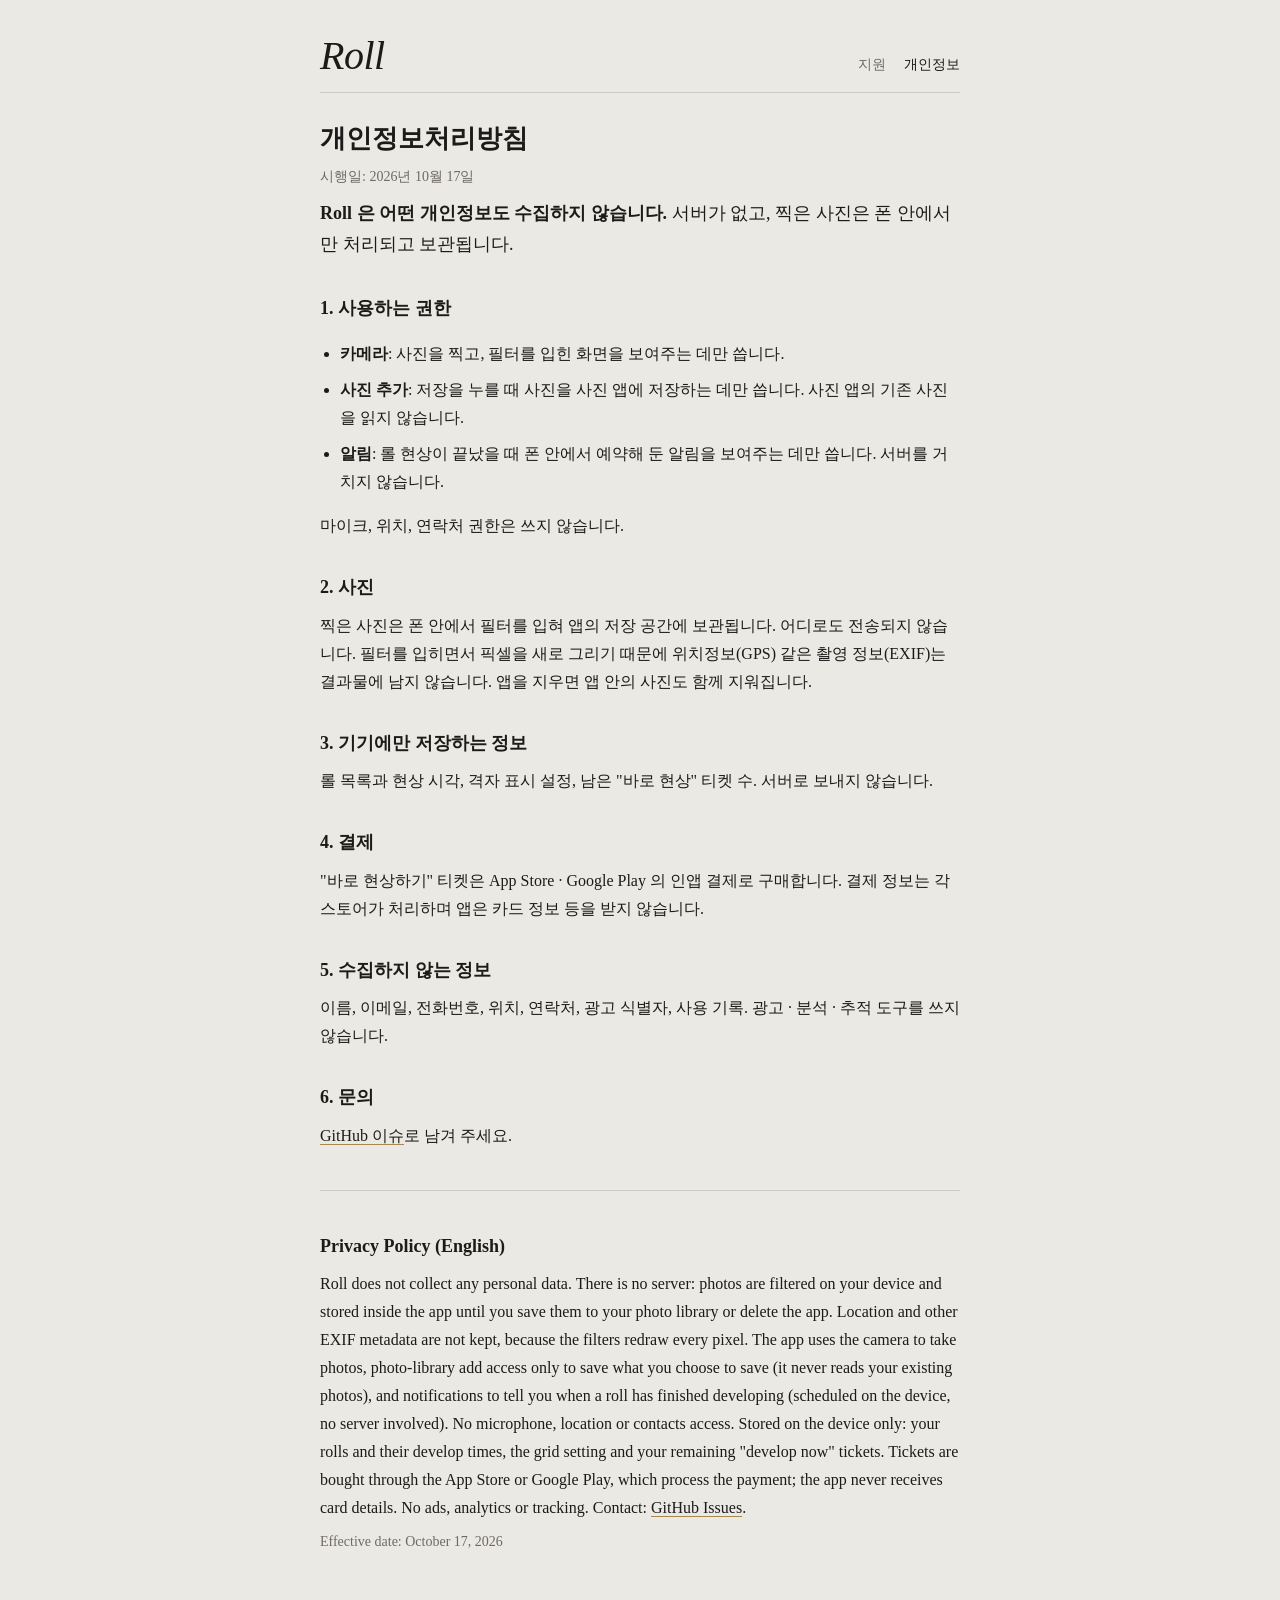
==== docs/privacy.html @ ee92d7b6 "Roll 앱 첫 구현: 필터 6종, 24장 롤, 랜덤 현상, 알림, 바로 현상 티켓 Co-Authored-By: Claude Sonnet 5.5 <noreply@anthropic." ====
<!doctype html>
<html lang="ko">
<head>
<meta charset="utf-8">
<meta name="viewport" content="width=device-width, initial-scale=1">
<title>Roll 개인정보처리방침</title>
<meta name="description" content="Roll 개인정보처리방침: 서버가 없고 어떤 정보도 수집하지 않습니다. 사진은 폰 안에서만 처리됩니다.">
<link rel="stylesheet" href="style.css">
</head>
<body>
<main>
<header class="bar"><span class="logo">Roll</span><nav><a href="./">지원</a><a href="privacy.html" aria-current="page">개인정보</a></nav></header>

<h1>개인정보처리방침</h1>
<p class="dim">시행일: 2026년 10월 17일</p>

<p class="lead"><strong>Roll 은 어떤 개인정보도 수집하지 않습니다.</strong> 서버가 없고, 찍은 사진은 폰 안에서만 처리되고 보관됩니다.</p>

<h2>1. 사용하는 권한</h2>
<ul>
<li><strong>카메라</strong>: 사진을 찍고, 필터를 입힌 화면을 보여주는 데만 씁니다.</li>
<li><strong>사진 추가</strong>: 저장을 누를 때 사진을 사진 앱에 저장하는 데만 씁니다. 사진 앱의 기존 사진을 읽지 않습니다.</li>
<li><strong>알림</strong>: 롤 현상이 끝났을 때 폰 안에서 예약해 둔 알림을 보여주는 데만 씁니다. 서버를 거치지 않습니다.</li>
</ul>
<p>마이크, 위치, 연락처 권한은 쓰지 않습니다.</p>

<h2>2. 사진</h2>
<p>찍은 사진은 폰 안에서 필터를 입혀 앱의 저장 공간에 보관됩니다. 어디로도 전송되지 않습니다. 필터를 입히면서 픽셀을 새로 그리기 때문에 위치정보(GPS) 같은 촬영 정보(EXIF)는 결과물에 남지 않습니다. 앱을 지우면 앱 안의 사진도 함께 지워집니다.</p>

<h2>3. 기기에만 저장하는 정보</h2>
<p>롤 목록과 현상 시각, 격자 표시 설정, 남은 "바로 현상" 티켓 수. 서버로 보내지 않습니다.</p>

<h2>4. 결제</h2>
<p>"바로 현상하기" 티켓은 App Store · Google Play 의 인앱 결제로 구매합니다. 결제 정보는 각 스토어가 처리하며 앱은 카드 정보 등을 받지 않습니다.</p>

<h2>5. 수집하지 않는 정보</h2>
<p>이름, 이메일, 전화번호, 위치, 연락처, 광고 식별자, 사용 기록. 광고 · 분석 · 추적 도구를 쓰지 않습니다.</p>

<h2>6. 문의</h2>
<p><a href="https://github.com/isla0x/roll/issues">GitHub 이슈</a>로 남겨 주세요.</p>

<hr>

<h2 lang="en">Privacy Policy (English)</h2>
<div lang="en">
<p>Roll does not collect any personal data. There is no server: photos are filtered on your device and stored inside the app until you save them to your photo library or delete the app. Location and other EXIF metadata are not kept, because the filters redraw every pixel. The app uses the camera to take photos, photo-library add access only to save what you choose to save (it never reads your existing photos), and notifications to tell you when a roll has finished developing (scheduled on the device, no server involved). No microphone, location or contacts access. Stored on the device only: your rolls and their develop times, the grid setting and your remaining "develop now" tickets. Tickets are bought through the App Store or Google Play, which process the payment; the app never receives card details. No ads, analytics or tracking. Contact: <a href="https://github.com/isla0x/roll/issues">GitHub Issues</a>.</p>
<p class="dim">Effective date: October 17, 2026</p>
</div>
</main>
</body>
</html>
---- docs/style.css ----
:root{--bg:#ebe9e4;--ink:#1c1b19;--muted:#6f6b64;--hair:#cfcbc3;--gold:#a8884e}
@media (prefers-color-scheme:dark){:root{--bg:#171614;--ink:#ece9e2;--muted:#a09b92;--hair:#33312d;--gold:#c9a96a}}
*{box-sizing:border-box}
body{margin:0;background:var(--bg);color:var(--ink);font:16px/1.75 "Gowun Batang","Apple SD Gothic Neo","Noto Serif KR",serif;padding-left:max(20px,env(safe-area-inset-left));padding-right:max(20px,env(safe-area-inset-right))}
main{max-width:640px;margin:0 auto;padding:36px 0 64px}
.bar{display:flex;justify-content:space-between;align-items:baseline;border-bottom:1px solid var(--hair);padding-bottom:14px;margin-bottom:28px}
.logo{font:italic 400 40px/1 "Cormorant Garamond",Georgia,serif;letter-spacing:-.5px}
nav a{margin-left:18px;color:var(--muted);text-decoration:none;font-size:14px}
nav a[aria-current]{color:var(--ink)}
h1{font-size:26px;line-height:1.4;margin:0 0 6px}
h2{font-size:18px;margin:32px 0 6px}
p,li{margin:8px 0}
ul{padding-left:20px}
a{color:var(--ink);text-decoration-color:var(--gold);text-underline-offset:3px}
.dim{color:var(--muted);font-size:14px}
.lead{font-size:18px}
hr{border:0;border-top:1px solid var(--hair);margin:40px 0}
.diamond{display:inline-block;width:7px;height:7px;background:var(--gold);transform:rotate(45deg);margin-right:8px}
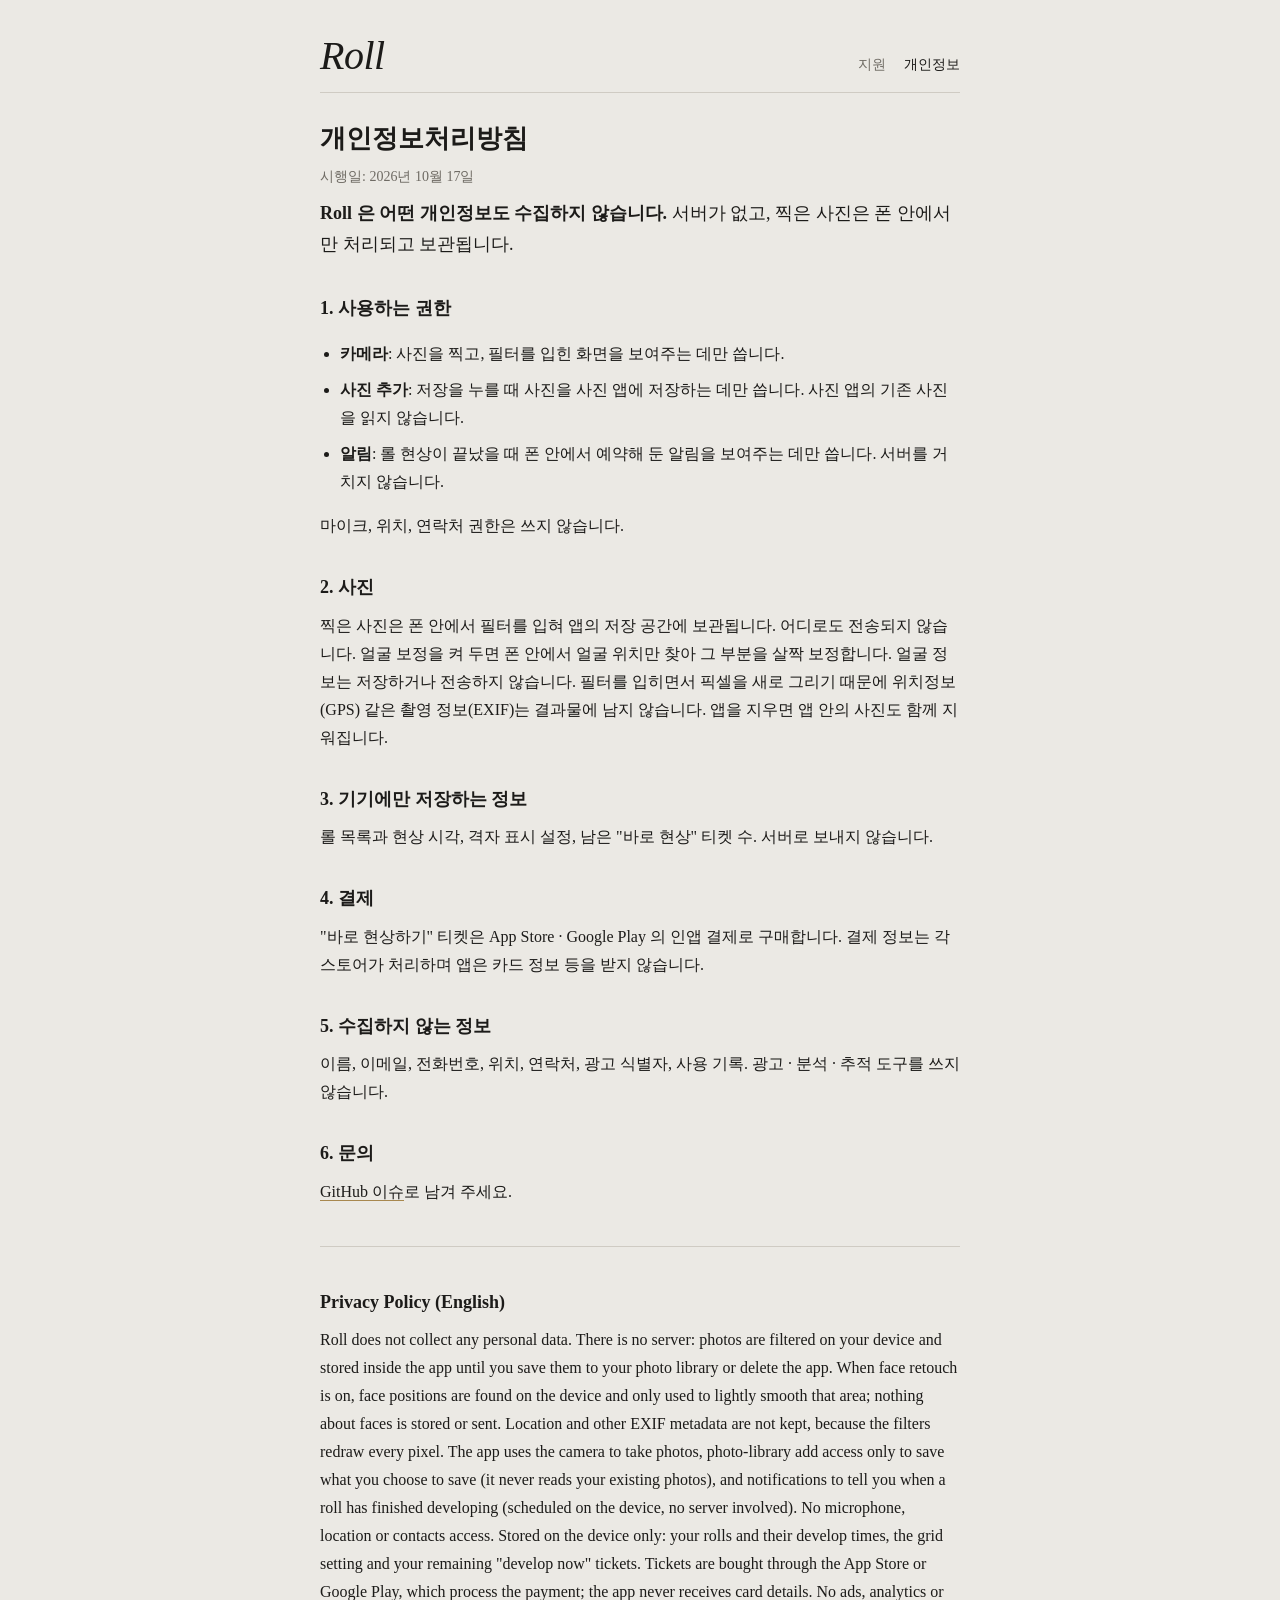
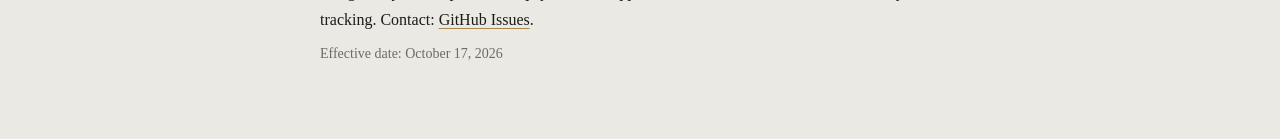
==== commit 84e49957: "개인정보 문구와 README 에 얼굴 보정 설명 추가 Co-Authored-By: Claude Sonnet 5.5 <noreply@anthropic.com> Claude-Sessi" ====
--- a/docs/privacy.html
+++ b/docs/privacy.html
@@ -25,7 +25,7 @@
 <p>마이크, 위치, 연락처 권한은 쓰지 않습니다.</p>
 
 <h2>2. 사진</h2>
-<p>찍은 사진은 폰 안에서 필터를 입혀 앱의 저장 공간에 보관됩니다. 어디로도 전송되지 않습니다. 필터를 입히면서 픽셀을 새로 그리기 때문에 위치정보(GPS) 같은 촬영 정보(EXIF)는 결과물에 남지 않습니다. 앱을 지우면 앱 안의 사진도 함께 지워집니다.</p>
+<p>찍은 사진은 폰 안에서 필터를 입혀 앱의 저장 공간에 보관됩니다. 어디로도 전송되지 않습니다. 얼굴 보정을 켜 두면 폰 안에서 얼굴 위치만 찾아 그 부분을 살짝 보정합니다. 얼굴 정보는 저장하거나 전송하지 않습니다. 필터를 입히면서 픽셀을 새로 그리기 때문에 위치정보(GPS) 같은 촬영 정보(EXIF)는 결과물에 남지 않습니다. 앱을 지우면 앱 안의 사진도 함께 지워집니다.</p>
 
 <h2>3. 기기에만 저장하는 정보</h2>
 <p>롤 목록과 현상 시각, 격자 표시 설정, 남은 "바로 현상" 티켓 수. 서버로 보내지 않습니다.</p>
@@ -43,7 +43,7 @@
 
 <h2 lang="en">Privacy Policy (English)</h2>
 <div lang="en">
-<p>Roll does not collect any personal data. There is no server: photos are filtered on your device and stored inside the app until you save them to your photo library or delete the app. Location and other EXIF metadata are not kept, because the filters redraw every pixel. The app uses the camera to take photos, photo-library add access only to save what you choose to save (it never reads your existing photos), and notifications to tell you when a roll has finished developing (scheduled on the device, no server involved). No microphone, location or contacts access. Stored on the device only: your rolls and their develop times, the grid setting and your remaining "develop now" tickets. Tickets are bought through the App Store or Google Play, which process the payment; the app never receives card details. No ads, analytics or tracking. Contact: <a href="https://github.com/isla0x/roll/issues">GitHub Issues</a>.</p>
+<p>Roll does not collect any personal data. There is no server: photos are filtered on your device and stored inside the app until you save them to your photo library or delete the app. When face retouch is on, face positions are found on the device and only used to lightly smooth that area; nothing about faces is stored or sent. Location and other EXIF metadata are not kept, because the filters redraw every pixel. The app uses the camera to take photos, photo-library add access only to save what you choose to save (it never reads your existing photos), and notifications to tell you when a roll has finished developing (scheduled on the device, no server involved). No microphone, location or contacts access. Stored on the device only: your rolls and their develop times, the grid setting and your remaining "develop now" tickets. Tickets are bought through the App Store or Google Play, which process the payment; the app never receives card details. No ads, analytics or tracking. Contact: <a href="https://github.com/isla0x/roll/issues">GitHub Issues</a>.</p>
 <p class="dim">Effective date: October 17, 2026</p>
 </div>
 </main>
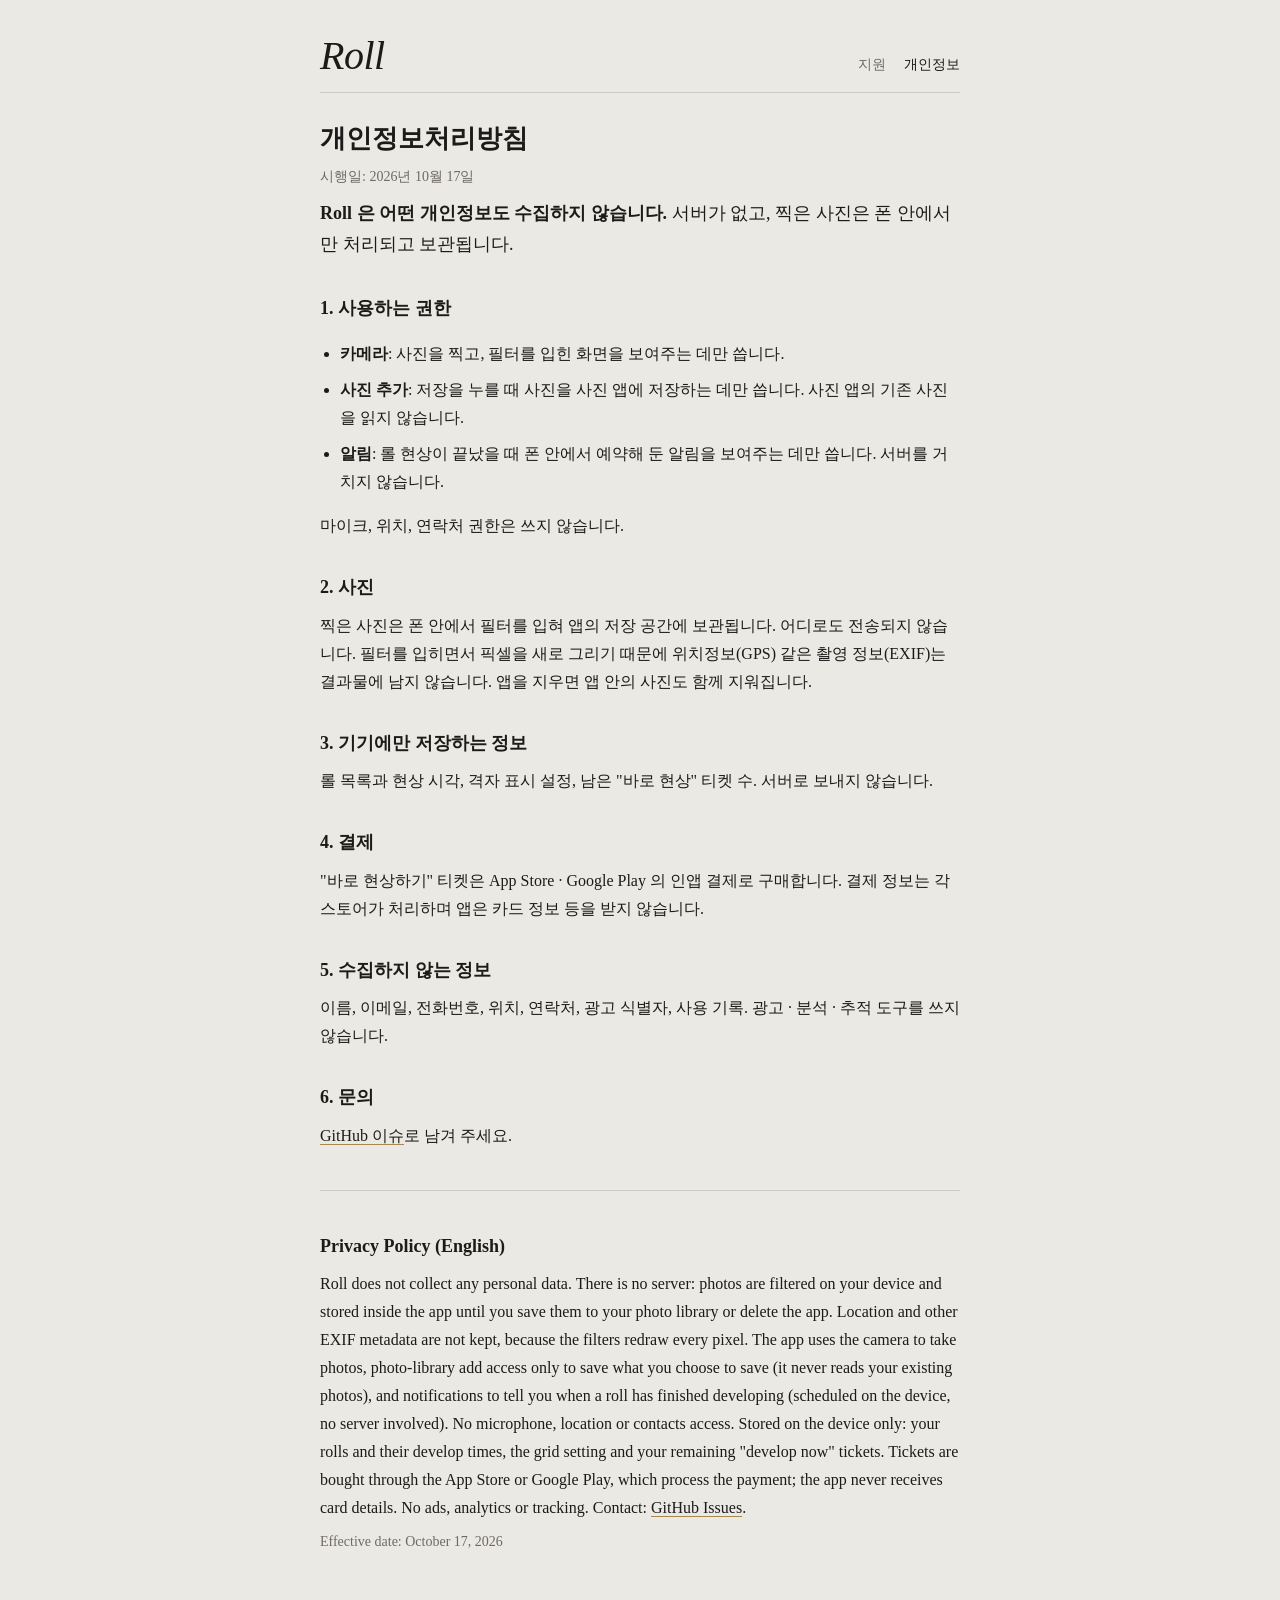
==== commit 7fb24413: "얼굴 보정 제거, 한 롤을 12장으로 Co-Authored-By: Claude Sonnet 5.5 <noreply@anthropic.com> Claude-Session: https" ====
--- a/docs/privacy.html
+++ b/docs/privacy.html
@@ -25,7 +25,7 @@
 <p>마이크, 위치, 연락처 권한은 쓰지 않습니다.</p>
 
 <h2>2. 사진</h2>
-<p>찍은 사진은 폰 안에서 필터를 입혀 앱의 저장 공간에 보관됩니다. 어디로도 전송되지 않습니다. 얼굴 보정을 켜 두면 폰 안에서 얼굴 위치만 찾아 그 부분을 살짝 보정합니다. 얼굴 정보는 저장하거나 전송하지 않습니다. 필터를 입히면서 픽셀을 새로 그리기 때문에 위치정보(GPS) 같은 촬영 정보(EXIF)는 결과물에 남지 않습니다. 앱을 지우면 앱 안의 사진도 함께 지워집니다.</p>
+<p>찍은 사진은 폰 안에서 필터를 입혀 앱의 저장 공간에 보관됩니다. 어디로도 전송되지 않습니다. 필터를 입히면서 픽셀을 새로 그리기 때문에 위치정보(GPS) 같은 촬영 정보(EXIF)는 결과물에 남지 않습니다. 앱을 지우면 앱 안의 사진도 함께 지워집니다.</p>
 
 <h2>3. 기기에만 저장하는 정보</h2>
 <p>롤 목록과 현상 시각, 격자 표시 설정, 남은 "바로 현상" 티켓 수. 서버로 보내지 않습니다.</p>
@@ -43,7 +43,7 @@
 
 <h2 lang="en">Privacy Policy (English)</h2>
 <div lang="en">
-<p>Roll does not collect any personal data. There is no server: photos are filtered on your device and stored inside the app until you save them to your photo library or delete the app. When face retouch is on, face positions are found on the device and only used to lightly smooth that area; nothing about faces is stored or sent. Location and other EXIF metadata are not kept, because the filters redraw every pixel. The app uses the camera to take photos, photo-library add access only to save what you choose to save (it never reads your existing photos), and notifications to tell you when a roll has finished developing (scheduled on the device, no server involved). No microphone, location or contacts access. Stored on the device only: your rolls and their develop times, the grid setting and your remaining "develop now" tickets. Tickets are bought through the App Store or Google Play, which process the payment; the app never receives card details. No ads, analytics or tracking. Contact: <a href="https://github.com/isla0x/roll/issues">GitHub Issues</a>.</p>
+<p>Roll does not collect any personal data. There is no server: photos are filtered on your device and stored inside the app until you save them to your photo library or delete the app. Location and other EXIF metadata are not kept, because the filters redraw every pixel. The app uses the camera to take photos, photo-library add access only to save what you choose to save (it never reads your existing photos), and notifications to tell you when a roll has finished developing (scheduled on the device, no server involved). No microphone, location or contacts access. Stored on the device only: your rolls and their develop times, the grid setting and your remaining "develop now" tickets. Tickets are bought through the App Store or Google Play, which process the payment; the app never receives card details. No ads, analytics or tracking. Contact: <a href="https://github.com/isla0x/roll/issues">GitHub Issues</a>.</p>
 <p class="dim">Effective date: October 17, 2026</p>
 </div>
 </main>
